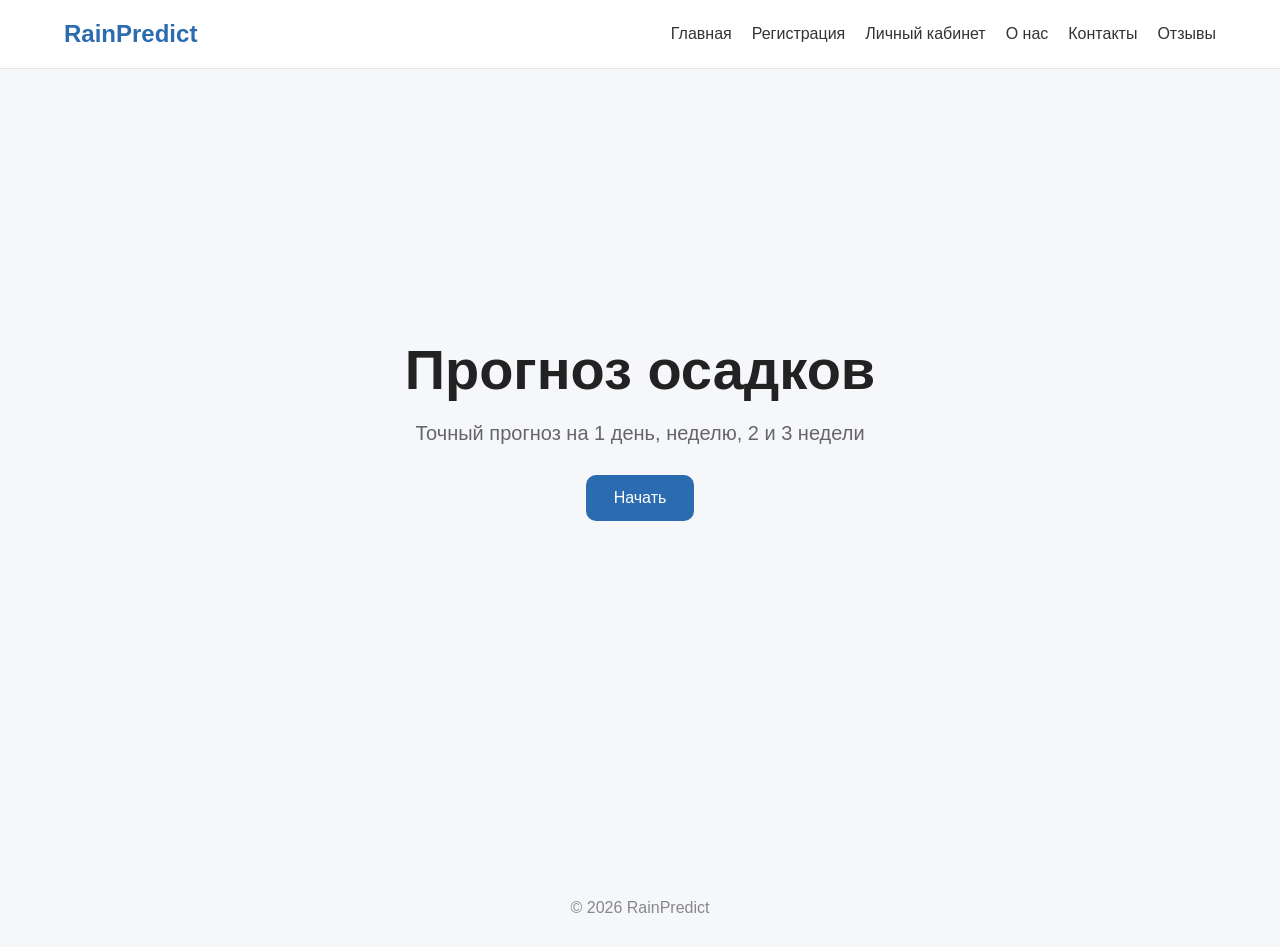
==== frontend/index.html @ 36e6d319 "инициализация проекта" ====
<!DOCTYPE html>
<html lang="ru">
<head>
    <meta charset="UTF-8">
    <meta name="viewport" content="width=device-width, initial-scale=1.0">
    <title>RainPredict</title>
    <link rel="stylesheet" href="style.css">
</head>
<body>

<header>
    <div class="container">
        <nav>
            <div class="logo">RainPredict</div>

            <ul>
                <li><a href="index.html">Главная</a></li>
                <li><a href="register.html">Регистрация</a></li>
                <li><a href="dashboard.html">Личный кабинет</a></li>
                <li><a href="about.html">О нас</a></li>
                <li><a href="contacts.html">Контакты</a></li>
                <li><a href="feedback.html">Отзывы</a></li>
            </ul>
        </nav>
    </div>
</header>

<section class="hero">
    <div class="hero-content">
        <h1>Прогноз осадков</h1>
        <p>Точный прогноз на 1 день, неделю, 2 и 3 недели</p>

        <a href="register.html" class="btn">
            Начать
        </a>
    </div>
</section>

<footer>
    © 2026 RainPredict
</footer>

</body>
</html>
---- frontend/style.css ----
* {
    margin: 0;
    padding: 0;
    box-sizing: border-box;
    font-family: Arial, sans-serif;
}

body {
    background: #f5f7fa;
    color: #222;
}

.container {
    width: 90%;
    max-width: 1200px;
    margin: auto;
}

header {
    background: white;
    padding: 20px 0;
    border-bottom: 1px solid #e5e5e5;
}

nav {
    display: flex;
    justify-content: space-between;
    align-items: center;
}

.logo {
    font-size: 24px;
    font-weight: bold;
    color: #2b6cb0;
}

nav ul {
    display: flex;
    gap: 20px;
    list-style: none;
}

nav a {
    text-decoration: none;
    color: #333;
    transition: 0.3s;
}

nav a:hover {
    color: #2b6cb0;
}

.hero {
    height: 80vh;
    display: flex;
    align-items: center;
    justify-content: center;
    text-align: center;
}

.hero-content h1 {
    font-size: 56px;
    margin-bottom: 20px;
}

.hero-content p {
    font-size: 20px;
    color: #666;
    margin-bottom: 30px;
}

.btn {
    display: inline-block;
    padding: 14px 28px;
    background: #2b6cb0;
    color: white;
    border-radius: 10px;
    text-decoration: none;
    transition: 0.3s;
}

.btn:hover {
    background: #1f4f82;
}

.card {
    background: white;
    padding: 40px;
    border-radius: 16px;
    box-shadow: 0 5px 20px rgba(0,0,0,0.05);
    margin-top: 60px;
}

.form-group {
    margin-bottom: 20px;
}

input {
    width: 100%;
    padding: 14px;
    border: 1px solid #ddd;
    border-radius: 10px;
    outline: none;
}

.dashboard-grid {
    display: grid;
    grid-template-columns: repeat(auto-fit, minmax(250px, 1fr));
    gap: 20px;
    margin-top: 40px;
}

.weather-card {
    background: white;
    padding: 30px;
    border-radius: 16px;
    text-align: center;
    box-shadow: 0 5px 15px rgba(0,0,0,0.05);
}

.weather-card h3 {
    margin-bottom: 10px;
}

.weather-card p {
    color: #666;
    font-size: 18px;
}

footer {
    margin-top: 80px;
    padding: 30px 0;
    text-align: center;
    color: #888;
}

.chart-container {
    margin-top: 40px;
    width: 100%;
    height: 400px;
}

.forecast-table-container {
    margin-top: 40px;
    overflow-x: auto;
}

.forecast-table {
    width: 100%;
    border-collapse: collapse;
    background: white;
    border-radius: 12px;
    overflow: hidden;
}

.forecast-table th {
    background: #2b6cb0;
    color: white;
    padding: 16px;
    text-align: left;
}

.forecast-table td {
    padding: 16px;
    border-bottom: 1px solid #eee;
}

.forecast-table tr:hover {
    background: #f7fafc;
}
.export-buttons {
    display: flex;
    gap: 20px;
    margin-top: 40px;
    flex-wrap: wrap;
}

.export-btn {
    border: none;
    cursor: pointer;
}

textarea.feedback-input,
select.feedback-input {
    width: 100%;
    padding: 14px;
    border: 1px solid #ddd;
    border-radius: 10px;
    outline: none;
    font-size: 16px;
}
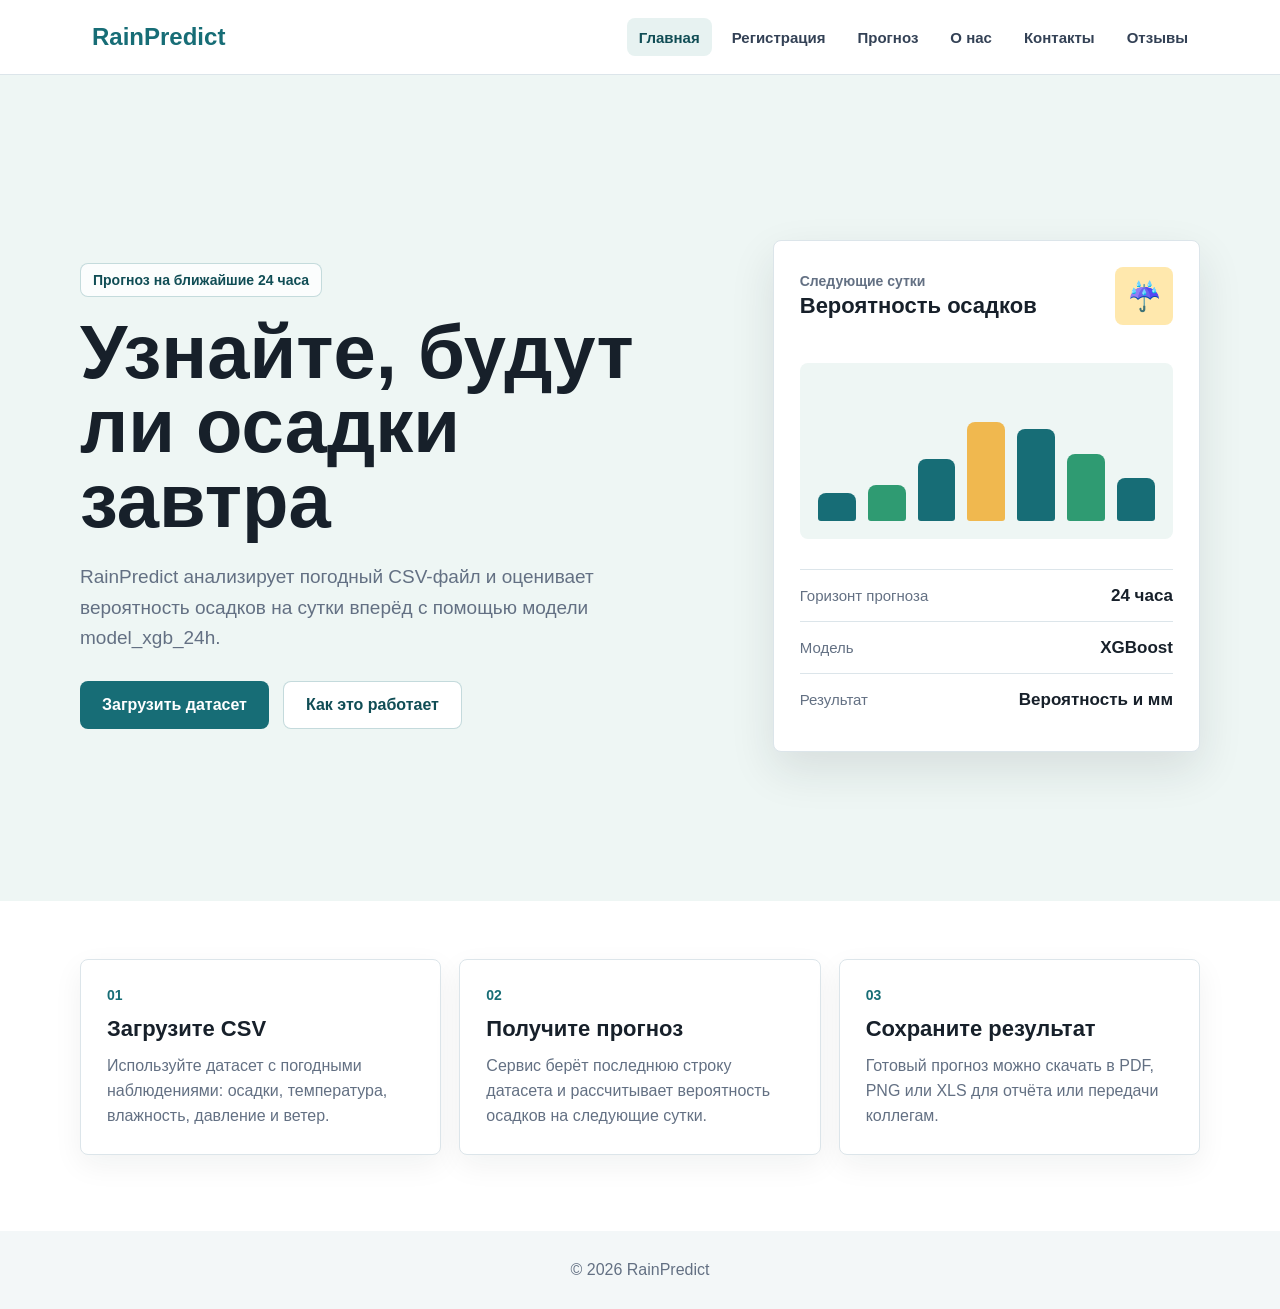
==== commit feabe1c4: "Update RainPredict app" ====
--- a/frontend/index.html
+++ b/frontend/index.html
@@ -6,17 +6,17 @@
     <title>RainPredict</title>
     <link rel="stylesheet" href="style.css">
 </head>
-<body>
+<body class="home-page">
 
 <header>
     <div class="container">
         <nav>
-            <div class="logo">RainPredict</div>
+            <a class="logo" href="index.html">RainPredict</a>
 
             <ul>
-                <li><a href="index.html">Главная</a></li>
+                <li><a class="active" href="index.html">Главная</a></li>
                 <li><a href="register.html">Регистрация</a></li>
-                <li><a href="dashboard.html">Личный кабинет</a></li>
+                <li><a href="dashboard.html">Прогноз</a></li>
                 <li><a href="about.html">О нас</a></li>
                 <li><a href="contacts.html">Контакты</a></li>
                 <li><a href="feedback.html">Отзывы</a></li>
@@ -25,20 +25,86 @@
     </div>
 </header>
 
-<section class="hero">
-    <div class="hero-content">
-        <h1>Прогноз осадков</h1>
-        <p>Точный прогноз на 1 день, неделю, 2 и 3 недели</p>
+<main>
+    <section class="hero">
+        <div class="container hero-layout">
+            <div class="hero-content">
+                <span class="eyebrow">Прогноз на ближайшие 24 часа</span>
 
-        <a href="register.html" class="btn">
-            Начать
-        </a>
-    </div>
-</section>
+                <h1>Узнайте, будут ли осадки завтра</h1>
+
+                <p>
+                    RainPredict анализирует погодный CSV-файл и оценивает вероятность
+                    осадков на сутки вперёд с помощью модели model_xgb_24h.
+                </p>
+
+                <div class="hero-actions">
+                    <a href="dashboard.html" class="btn">Загрузить датасет</a>
+                    <a href="about.html" class="btn secondary-btn">Как это работает</a>
+                </div>
+            </div>
+
+            <div class="forecast-preview" aria-label="Пример прогноза на сутки">
+                <div class="preview-header">
+                    <div>
+                        <span>Следующие сутки</span>
+                        <strong>Вероятность осадков</strong>
+                    </div>
+                    <div class="weather-icon">☔</div>
+                </div>
+
+                <div class="rain-meter">
+                    <span style="height: 18%"></span>
+                    <span style="height: 26%"></span>
+                    <span style="height: 44%"></span>
+                    <span style="height: 71%"></span>
+                    <span style="height: 66%"></span>
+                    <span style="height: 48%"></span>
+                    <span style="height: 31%"></span>
+                </div>
+
+                <div class="forecast-row">
+                    <span>Горизонт прогноза</span>
+                    <strong>24 часа</strong>
+                </div>
+                <div class="forecast-row">
+                    <span>Модель</span>
+                    <strong>XGBoost</strong>
+                </div>
+                <div class="forecast-row">
+                    <span>Результат</span>
+                    <strong>Вероятность и мм</strong>
+                </div>
+            </div>
+        </div>
+    </section>
+
+    <section class="features-section">
+        <div class="container feature-grid">
+            <article class="feature-card">
+                <span>01</span>
+                <h2>Загрузите CSV</h2>
+                <p>Используйте датасет с погодными наблюдениями: осадки, температура, влажность, давление и ветер.</p>
+            </article>
+
+            <article class="feature-card">
+                <span>02</span>
+                <h2>Получите прогноз</h2>
+                <p>Сервис берёт последнюю строку датасета и рассчитывает вероятность осадков на следующие сутки.</p>
+            </article>
+
+            <article class="feature-card">
+                <span>03</span>
+                <h2>Сохраните результат</h2>
+                <p>Готовый прогноз можно скачать в PDF, PNG или XLS для отчёта или передачи коллегам.</p>
+            </article>
+        </div>
+    </section>
+</main>
 
 <footer>
     © 2026 RainPredict
 </footer>
 
 </body>
-</html>+</html>
--- a/frontend/style.css
+++ b/frontend/style.css
@@ -1,3 +1,16 @@
+:root {
+    --ink: #17202a;
+    --muted: #637083;
+    --line: #dce5ea;
+    --surface: #f3f7f8;
+    --primary: #176d76;
+    --primary-dark: #104d55;
+    --accent: #f0b84f;
+    --success: #2f9b72;
+    --danger: #b42318;
+    --shadow: 0 18px 45px rgba(23, 32, 42, 0.11);
+}
+
 * {
     margin: 0;
     padding: 0;
@@ -6,142 +19,371 @@
 }
 
 body {
-    background: #f5f7fa;
-    color: #222;
+    min-height: 100vh;
+    background: var(--surface);
+    color: var(--ink);
 }
 
 .container {
-    width: 90%;
-    max-width: 1200px;
-    margin: auto;
+    width: min(1120px, calc(100% - 40px));
+    margin: 0 auto;
 }
 
 header {
-    background: white;
-    padding: 20px 0;
-    border-bottom: 1px solid #e5e5e5;
+    position: sticky;
+    top: 0;
+    z-index: 10;
+    background: rgba(255, 255, 255, 0.94);
+    border-bottom: 1px solid var(--line);
+    backdrop-filter: blur(14px);
 }
 
 nav {
+    min-height: 74px;
     display: flex;
     justify-content: space-between;
     align-items: center;
+    gap: 24px;
 }
 
 .logo {
+    color: var(--primary);
     font-size: 24px;
-    font-weight: bold;
-    color: #2b6cb0;
+    font-weight: 800;
+    text-decoration: none;
+    white-space: nowrap;
 }
 
 nav ul {
     display: flex;
-    gap: 20px;
+    align-items: center;
+    justify-content: flex-end;
+    gap: 8px;
     list-style: none;
+    flex-wrap: wrap;
 }
 
 nav a {
+    display: inline-flex;
+    align-items: center;
+    min-height: 38px;
+    padding: 0 12px;
+    border-radius: 8px;
+    color: #334155;
+    font-size: 15px;
+    font-weight: 600;
     text-decoration: none;
-    color: #333;
-    transition: 0.3s;
-}
-
-nav a:hover {
-    color: #2b6cb0;
+    transition: color 0.2s ease, background 0.2s ease;
+}
+
+nav a:hover,
+nav a.active {
+    background: #e7f2f1;
+    color: var(--primary-dark);
 }
 
 .hero {
-    height: 80vh;
+    min-height: calc(100vh - 74px);
     display: flex;
     align-items: center;
+    padding: 72px 0 56px;
+    background: #eef6f4;
+}
+
+.hero-layout {
+    display: grid;
+    grid-template-columns: minmax(0, 1.04fr) minmax(320px, 0.7fr);
+    gap: 58px;
+    align-items: center;
+}
+
+.hero-content {
+    max-width: 680px;
+}
+
+.eyebrow {
+    display: inline-flex;
+    align-items: center;
+    min-height: 34px;
+    padding: 0 12px;
+    border: 1px solid rgba(23, 109, 118, 0.24);
+    border-radius: 8px;
+    background: rgba(255, 255, 255, 0.78);
+    color: var(--primary-dark);
+    font-size: 14px;
+    font-weight: 700;
+}
+
+.hero-content h1 {
+    max-width: 760px;
+    margin-top: 18px;
+    font-size: clamp(40px, 7vw, 76px);
+    line-height: 0.98;
+}
+
+.hero-content p,
+.muted-text {
+    color: var(--muted);
+    line-height: 1.6;
+}
+
+.hero-content p {
+    max-width: 620px;
+    margin-top: 24px;
+    font-size: 19px;
+}
+
+.hero-actions,
+.export-buttons {
+    display: flex;
+    gap: 14px;
+    flex-wrap: wrap;
+    margin-top: 28px;
+}
+
+.btn {
+    display: inline-flex;
+    align-items: center;
     justify-content: center;
-    text-align: center;
-}
-
-.hero-content h1 {
-    font-size: 56px;
-    margin-bottom: 20px;
-}
-
-.hero-content p {
-    font-size: 20px;
-    color: #666;
-    margin-bottom: 30px;
-}
-
-.btn {
-    display: inline-block;
-    padding: 14px 28px;
-    background: #2b6cb0;
+    min-height: 48px;
+    padding: 0 22px;
+    border: 0;
+    border-radius: 8px;
+    background: var(--primary);
     color: white;
-    border-radius: 10px;
+    font-size: 16px;
+    font-weight: 700;
     text-decoration: none;
-    transition: 0.3s;
+    cursor: pointer;
+    transition: transform 0.2s ease, background 0.2s ease, box-shadow 0.2s ease;
 }
 
 .btn:hover {
-    background: #1f4f82;
-}
-
+    background: var(--primary-dark);
+    transform: translateY(-1px);
+    box-shadow: 0 12px 24px rgba(23, 109, 118, 0.2);
+}
+
+.secondary-btn {
+    background: white;
+    color: var(--primary-dark);
+    border: 1px solid rgba(23, 109, 118, 0.25);
+}
+
+.forecast-preview,
+.feature-card,
+.weather-card,
 .card {
     background: white;
-    padding: 40px;
-    border-radius: 16px;
-    box-shadow: 0 5px 20px rgba(0,0,0,0.05);
-    margin-top: 60px;
+    border: 1px solid var(--line);
+    border-radius: 8px;
+    box-shadow: 0 10px 30px rgba(23, 32, 42, 0.06);
+}
+
+.forecast-preview {
+    min-height: 430px;
+    padding: 26px;
+    box-shadow: var(--shadow);
+}
+
+.preview-header,
+.forecast-row,
+.section-heading {
+    display: flex;
+    align-items: center;
+    justify-content: space-between;
+    gap: 20px;
+}
+
+.preview-header span {
+    display: block;
+    color: var(--muted);
+    font-size: 14px;
+    font-weight: 700;
+}
+
+.preview-header strong {
+    display: block;
+    margin-top: 4px;
+    font-size: 22px;
+}
+
+.weather-icon {
+    width: 58px;
+    height: 58px;
+    display: grid;
+    place-items: center;
+    border-radius: 8px;
+    background: #ffe8ad;
+    font-size: 28px;
+}
+
+.rain-meter {
+    height: 176px;
+    display: grid;
+    grid-template-columns: repeat(7, 1fr);
+    align-items: end;
+    gap: 12px;
+    margin: 38px 0 30px;
+    padding: 18px;
+    border-radius: 8px;
+    background: #eef6f4;
+}
+
+.rain-meter span {
+    display: block;
+    min-height: 28px;
+    border-radius: 8px 8px 3px 3px;
+    background: var(--primary);
+}
+
+.rain-meter span:nth-child(2n) {
+    background: var(--success);
+}
+
+.rain-meter span:nth-child(4) {
+    background: var(--accent);
+}
+
+.forecast-row {
+    min-height: 52px;
+    border-top: 1px solid var(--line);
+    color: var(--muted);
+    font-size: 15px;
+}
+
+.forecast-row strong {
+    color: var(--ink);
+    font-size: 17px;
+}
+
+.features-section {
+    padding: 58px 0 76px;
+    background: white;
+}
+
+.feature-grid {
+    display: grid;
+    grid-template-columns: repeat(3, 1fr);
+    gap: 18px;
+}
+
+.feature-card {
+    padding: 26px;
+}
+
+.feature-card span {
+    color: var(--primary);
+    font-size: 14px;
+    font-weight: 800;
+}
+
+.feature-card h2 {
+    margin-top: 12px;
+    font-size: 22px;
+}
+
+.feature-card p {
+    margin-top: 12px;
+    color: var(--muted);
+    line-height: 1.55;
+}
+
+.dashboard-page {
+    padding-bottom: 48px;
+}
+
+.card {
+    width: min(1120px, calc(100% - 40px));
+    margin: 40px auto 0;
+    padding: 34px;
+}
+
+.card h1,
+.card h2,
+.card h3 {
+    margin-bottom: 10px;
 }
 
 .form-group {
     margin-bottom: 20px;
 }
 
-input {
+input,
+select,
+textarea.feedback-input,
+select.feedback-input {
     width: 100%;
     padding: 14px;
-    border: 1px solid #ddd;
-    border-radius: 10px;
+    border: 1px solid #cfd9df;
+    border-radius: 8px;
     outline: none;
+    font-size: 16px;
+    background: white;
+}
+
+input:focus,
+select:focus,
+textarea.feedback-input:focus {
+    border-color: var(--primary);
+    box-shadow: 0 0 0 3px rgba(23, 109, 118, 0.13);
+}
+
+.upload-panel {
+    display: grid;
+    grid-template-columns: minmax(0, 1fr) auto;
+    gap: 14px;
+    align-items: center;
+    margin-top: 24px;
+}
+
+.status-text {
+    margin-top: 16px;
+    color: var(--primary-dark);
+    font-weight: 700;
+}
+
+.error-text {
+    color: var(--danger);
 }
 
 .dashboard-grid {
+    width: min(1120px, calc(100% - 40px));
     display: grid;
-    grid-template-columns: repeat(auto-fit, minmax(250px, 1fr));
+    grid-template-columns: repeat(auto-fit, minmax(220px, 1fr));
     gap: 20px;
-    margin-top: 40px;
+    margin: 40px auto 0;
 }
 
 .weather-card {
-    background: white;
-    padding: 30px;
-    border-radius: 16px;
+    padding: 28px;
     text-align: center;
-    box-shadow: 0 5px 15px rgba(0,0,0,0.05);
-}
-
-.weather-card h3 {
-    margin-bottom: 10px;
 }
 
 .weather-card p {
-    color: #666;
+    color: var(--muted);
     font-size: 18px;
 }
 
-footer {
-    margin-top: 80px;
-    padding: 30px 0;
-    text-align: center;
-    color: #888;
-}
-
-.chart-container {
-    margin-top: 40px;
+.section-heading {
+    align-items: flex-start;
+    margin-bottom: 24px;
+}
+
+.section-heading select {
+    max-width: 320px;
+}
+
+#forecastCanvas {
     width: 100%;
-    height: 400px;
+    height: auto;
+    border: 1px solid var(--line);
+    border-radius: 8px;
+    background: var(--surface);
 }
 
 .forecast-table-container {
-    margin-top: 40px;
+    margin-top: 26px;
     overflow-x: auto;
 }
 
@@ -149,12 +391,12 @@
     width: 100%;
     border-collapse: collapse;
     background: white;
-    border-radius: 12px;
+    border-radius: 8px;
     overflow: hidden;
 }
 
 .forecast-table th {
-    background: #2b6cb0;
+    background: var(--primary);
     color: white;
     padding: 16px;
     text-align: left;
@@ -162,17 +404,11 @@
 
 .forecast-table td {
     padding: 16px;
-    border-bottom: 1px solid #eee;
+    border-bottom: 1px solid #edf2f4;
 }
 
 .forecast-table tr:hover {
     background: #f7fafc;
-}
-.export-buttons {
-    display: flex;
-    gap: 20px;
-    margin-top: 40px;
-    flex-wrap: wrap;
 }
 
 .export-btn {
@@ -180,12 +416,116 @@
     cursor: pointer;
 }
 
-textarea.feedback-input,
-select.feedback-input {
-    width: 100%;
-    padding: 14px;
-    border: 1px solid #ddd;
-    border-radius: 10px;
-    outline: none;
-    font-size: 16px;
-}+.file-list {
+    display: flex;
+    flex-wrap: wrap;
+    gap: 10px;
+    margin-top: 18px;
+    color: var(--muted);
+}
+
+.file-item {
+    display: inline-flex;
+    align-items: center;
+    gap: 8px;
+    padding: 6px;
+    border: 1px solid var(--line);
+    border-radius: 8px;
+    background: white;
+}
+
+.file-pill {
+    display: inline-flex;
+    align-items: center;
+    min-height: 34px;
+    padding: 0 12px;
+    border-radius: 8px;
+    background: #e7f2f1;
+    color: var(--primary-dark);
+    font-weight: 700;
+}
+
+.file-delete-btn {
+    min-height: 34px;
+    padding: 0 12px;
+    border: 1px solid #f1b4ae;
+    border-radius: 8px;
+    background: #fff5f4;
+    color: var(--danger);
+    font-weight: 700;
+    cursor: pointer;
+}
+
+.file-delete-btn:hover {
+    background: #ffe7e5;
+}
+
+footer {
+    padding: 30px 0;
+    text-align: center;
+    color: var(--muted);
+}
+
+@media (max-width: 860px) {
+    nav {
+        min-height: auto;
+        padding: 16px 0;
+        align-items: flex-start;
+        flex-direction: column;
+    }
+
+    nav ul {
+        justify-content: flex-start;
+    }
+
+    .hero {
+        padding-top: 42px;
+    }
+
+    .hero-layout {
+        grid-template-columns: 1fr;
+        gap: 34px;
+    }
+
+    .feature-grid {
+        grid-template-columns: 1fr;
+    }
+}
+
+@media (max-width: 560px) {
+    .container,
+    .card,
+    .dashboard-grid {
+        width: min(100% - 28px, 1120px);
+    }
+
+    nav a {
+        min-height: 34px;
+        padding: 0 9px;
+        font-size: 14px;
+    }
+
+    .hero-content h1 {
+        font-size: 40px;
+    }
+
+    .hero-actions,
+    .export-buttons,
+    .section-heading {
+        flex-direction: column;
+    }
+
+    .upload-panel {
+        grid-template-columns: 1fr;
+    }
+
+    .btn,
+    .section-heading select {
+        width: 100%;
+        max-width: none;
+    }
+
+    .card {
+        padding: 24px;
+    }
+}
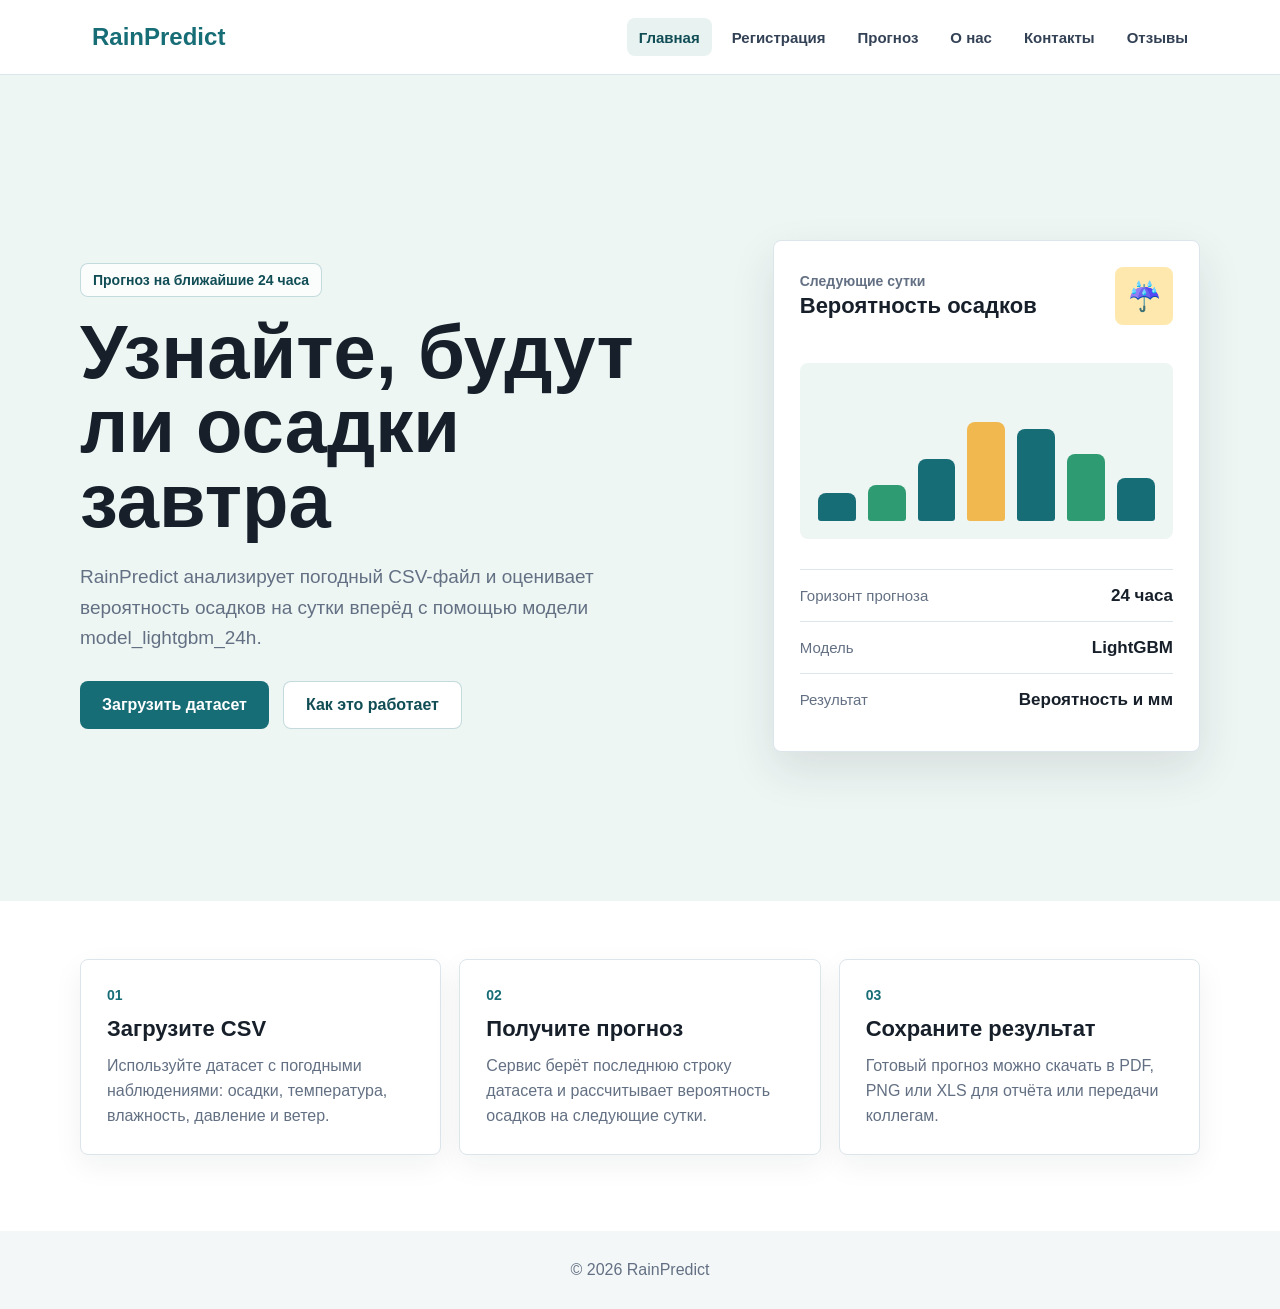
==== commit c74f0648: "Update frontend model label to LightGBM" ====
--- a/frontend/index.html
+++ b/frontend/index.html
@@ -35,7 +35,7 @@
 
                 <p>
                     RainPredict анализирует погодный CSV-файл и оценивает вероятность
-                    осадков на сутки вперёд с помощью модели model_xgb_24h.
+                    осадков на сутки вперёд с помощью модели model_lightgbm_24h.
                 </p>
 
                 <div class="hero-actions">
@@ -69,7 +69,7 @@
                 </div>
                 <div class="forecast-row">
                     <span>Модель</span>
-                    <strong>XGBoost</strong>
+                    <strong>LightGBM</strong>
                 </div>
                 <div class="forecast-row">
                     <span>Результат</span>
